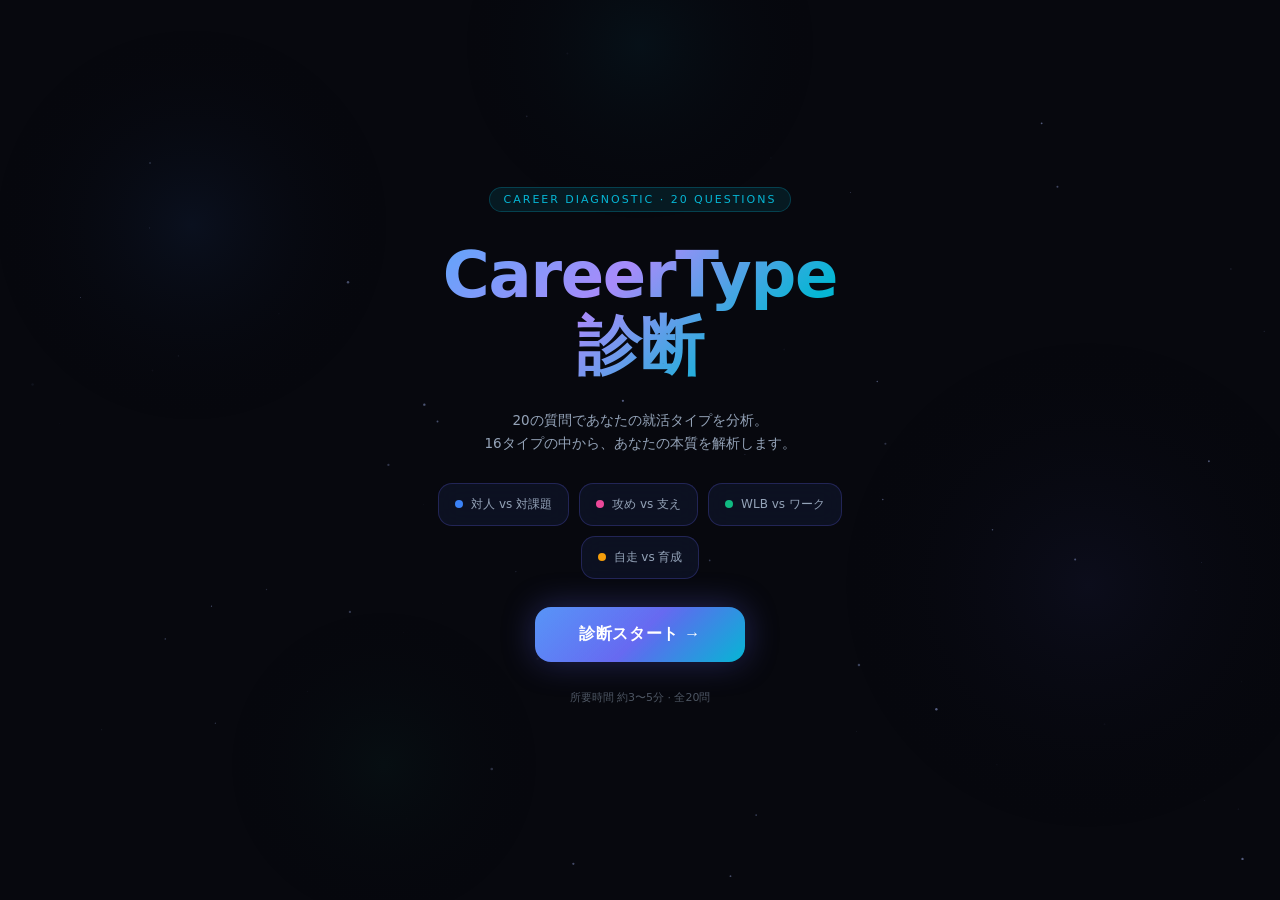
==== syukatsu/index.html @ 4ef3270a "Add CareerType syukatsu diagnostic app + fix index CTA button visibility - New syukatsu/index.html: " ====
<!DOCTYPE html>
<html lang="ja">
<head>
<meta charset="UTF-8">
<meta name="viewport" content="width=device-width,initial-scale=1">
<title>就活タイプ診断 | CareerType</title>
<style>
*{box-sizing:border-box;margin:0;padding:0}
:root{
  --bg:#07080e;
  --surface:rgba(255,255,255,0.04);
  --blue:#3b82f6;
  --blue2:#6366f1;
  --cyan:#06b6d4;
  --green:#10b981;
  --text:#e2e8f0;
  --sub:#94a3b8;
  --card:rgba(15,20,40,0.75);
  --border:rgba(99,102,241,0.25);
}
html,body{height:100%;font-family:'Segoe UI',system-ui,-apple-system,sans-serif;background:var(--bg);color:var(--text);overflow-x:hidden}
canvas#bgc{position:fixed;inset:0;z-index:0;pointer-events:none}

/* ── Screens ── */
.screen{position:fixed;inset:0;z-index:10;display:flex;flex-direction:column;align-items:center;justify-content:center;padding:20px;opacity:1;transition:opacity 0.4s,transform 0.4s;overflow-y:auto}
.screen.hidden{opacity:0;pointer-events:none;transform:translateY(24px)}

/* ── TOP SCREEN ── */
#screen-top{background:transparent}
.top-wrap{display:flex;flex-direction:column;align-items:center;gap:28px;max-width:480px;width:100%;padding:40px 24px 48px;animation:fadeUp 0.8s cubic-bezier(.16,1,.3,1) both}
.top-badge{font-size:11px;letter-spacing:.18em;text-transform:uppercase;color:var(--cyan);background:rgba(6,182,212,0.1);border:1px solid rgba(6,182,212,0.25);padding:5px 14px;border-radius:20px}
.top-logo{font-size:clamp(38px,9vw,64px);font-weight:800;letter-spacing:-.02em;line-height:1.1;text-align:center;background:linear-gradient(135deg,#60a5fa 0%,#a78bfa 40%,var(--cyan) 80%);-webkit-background-clip:text;-webkit-text-fill-color:transparent;background-clip:text;animation:logoGrad 6s ease-in-out infinite alternate}
@keyframes logoGrad{from{filter:hue-rotate(0deg)}to{filter:hue-rotate(30deg)}}
.top-sub{font-size:13.5px;color:var(--sub);text-align:center;line-height:1.7;max-width:320px}
.top-cards{display:flex;gap:10px;flex-wrap:wrap;justify-content:center}
.top-card{background:var(--card);border:1px solid var(--border);border-radius:14px;padding:12px 16px;font-size:12px;color:var(--sub);display:flex;align-items:center;gap:8px;backdrop-filter:blur(12px)}
.top-card .dot{width:8px;height:8px;border-radius:50%;flex-shrink:0}
.cta-btn{position:relative;padding:17px 44px;border-radius:16px;border:none;cursor:pointer;font-size:16px;font-weight:700;color:#fff;letter-spacing:.04em;background:linear-gradient(135deg,var(--blue) 0%,var(--blue2) 50%,var(--cyan) 100%);box-shadow:0 0 32px rgba(99,102,241,0.35),0 4px 20px rgba(0,0,0,0.5);transition:transform .2s,box-shadow .2s;overflow:hidden;animation:ctaPulse 2.8s ease-in-out infinite}
@keyframes ctaPulse{0%,100%{box-shadow:0 0 32px rgba(99,102,241,0.35),0 4px 20px rgba(0,0,0,0.5)}50%{box-shadow:0 0 50px rgba(99,102,241,0.6),0 4px 28px rgba(0,0,0,0.5)}}
.cta-btn:hover{transform:translateY(-2px) scale(1.02);box-shadow:0 0 50px rgba(99,102,241,0.6),0 8px 30px rgba(0,0,0,0.5)}
.cta-btn:active{transform:scale(.97)}
.cta-btn::after{content:'';position:absolute;inset:0;background:linear-gradient(135deg,rgba(255,255,255,0.15),transparent 60%)}
.top-note{font-size:11px;color:rgba(148,163,184,0.5);text-align:center}

@keyframes fadeUp{from{opacity:0;transform:translateY(32px)}to{opacity:1;transform:translateY(0)}}

/* ── QUIZ SCREEN ── */
#screen-quiz{padding:0}
.quiz-shell{width:100%;max-width:540px;height:100dvh;display:flex;flex-direction:column;margin:0 auto;padding:16px 16px 24px}

/* Progress */
.prog-wrap{padding:8px 0 0}
.prog-meta{display:flex;justify-content:space-between;align-items:center;margin-bottom:8px}
.prog-label{font-size:11px;color:var(--sub);letter-spacing:.06em}
.prog-num{font-size:13px;font-weight:700;color:var(--cyan)}
.prog-track{height:4px;background:rgba(255,255,255,0.08);border-radius:4px;overflow:hidden}
.prog-fill{height:100%;border-radius:4px;background:linear-gradient(90deg,var(--blue),var(--cyan));transition:width .5s cubic-bezier(.16,1,.3,1)}

/* Axis chip */
.axis-chip{display:inline-flex;align-items:center;gap:6px;background:rgba(99,102,241,0.12);border:1px solid rgba(99,102,241,0.3);border-radius:20px;padding:5px 14px;font-size:11px;color:#a5b4fc;margin:10px 0}
.axis-chip span{opacity:.6}

/* Card */
.q-card-area{flex:1;display:flex;align-items:center;justify-content:center;padding:8px 0}
.q-card{background:var(--card);border:1px solid var(--border);border-radius:24px;padding:32px 28px 28px;backdrop-filter:blur(24px);box-shadow:0 8px 48px rgba(0,0,0,0.6),0 0 0 1px rgba(99,102,241,0.08);width:100%;animation:cardIn .45s cubic-bezier(.16,1,.3,1) both}
@keyframes cardIn{from{opacity:0;transform:translateY(30px) scale(.95)}to{opacity:1;transform:translateY(0) scale(1)}}
.q-icon{font-size:28px;margin-bottom:16px}
.q-text{font-size:16px;line-height:1.7;font-weight:500;color:var(--text)}

/* Choice buttons */
.choices{display:flex;flex-direction:column;gap:10px;margin-top:20px}
.choice-btn{position:relative;border:none;border-radius:16px;padding:16px 20px;font-size:14px;line-height:1.5;font-weight:500;text-align:left;cursor:pointer;transition:transform .18s,box-shadow .18s,border-color .18s;overflow:hidden}
.choice-btn.side-a{background:linear-gradient(135deg,rgba(37,99,235,0.25),rgba(99,102,241,0.18));border:1.5px solid rgba(99,102,241,0.4);color:#bfdbfe}
.choice-btn.side-b{background:linear-gradient(135deg,rgba(6,182,212,0.15),rgba(20,184,166,0.12));border:1.5px solid rgba(6,182,212,0.3);color:#a5f3fc}
.choice-btn::before{content:'';position:absolute;top:0;left:0;right:0;height:1px;background:linear-gradient(90deg,transparent,rgba(255,255,255,0.12),transparent)}
.choice-btn:hover{transform:translateY(-2px) scale(1.01)}
.choice-btn:hover.side-a{box-shadow:0 4px 24px rgba(99,102,241,0.3);border-color:rgba(99,102,241,0.7)}
.choice-btn:hover.side-b{box-shadow:0 4px 24px rgba(6,182,212,0.25);border-color:rgba(6,182,212,0.6)}
.choice-btn:active{transform:scale(.97)}
.choice-btn.picked{animation:pickFlash .3s ease both}
@keyframes pickFlash{0%{transform:scale(1)}40%{transform:scale(1.04)}100%{transform:scale(1)}}
.choice-label{display:block;font-size:10px;font-weight:700;letter-spacing:.12em;opacity:.55;margin-bottom:4px;text-transform:uppercase}

/* Swipe hint */
.quiz-hint{text-align:center;font-size:11px;color:rgba(148,163,184,0.4);padding-top:8px}

/* ── RESULT SCREEN ── */
#screen-result{padding:0;overflow-y:auto;display:block}
.result-scroll{max-width:560px;margin:0 auto;padding:40px 20px 80px}

.result-header{text-align:center;margin-bottom:32px;animation:fadeUp .6s .1s both}
.result-eyebrow{font-size:11px;letter-spacing:.18em;text-transform:uppercase;color:var(--cyan);margin-bottom:12px}
.result-type-badge{display:inline-flex;align-items:center;gap:10px;padding:10px 22px;border-radius:20px;font-size:13px;font-weight:700;letter-spacing:.06em;margin-bottom:18px;border:1.5px solid}
.result-icon{font-size:52px;margin-bottom:8px;display:block}
.result-name{font-size:clamp(28px,7vw,42px);font-weight:800;letter-spacing:-.02em;margin-bottom:8px}
.result-tagline{font-size:14px;color:var(--sub);line-height:1.6;max-width:340px;margin:0 auto}

/* Axes bars */
.axes-grid{display:grid;grid-template-columns:1fr 1fr;gap:10px;margin-bottom:24px;animation:fadeUp .6s .2s both}
.axis-bar-card{background:var(--card);border:1px solid var(--border);border-radius:16px;padding:14px 16px;backdrop-filter:blur(12px)}
.axis-bar-label{font-size:10px;color:var(--sub);letter-spacing:.08em;margin-bottom:8px;display:flex;justify-content:space-between}
.axis-bar-track{height:6px;background:rgba(255,255,255,0.07);border-radius:6px;overflow:hidden}
.axis-bar-fill{height:100%;border-radius:6px;transition:width 1s cubic-bezier(.16,1,.3,1)}

/* Sections */
.r-section{background:var(--card);border:1px solid var(--border);border-radius:20px;padding:22px 20px;margin-bottom:16px;backdrop-filter:blur(12px)}
.r-section.anim1{animation:fadeUp .6s .25s both}
.r-section.anim2{animation:fadeUp .6s .35s both}
.r-section.anim3{animation:fadeUp .6s .45s both}
.r-section.anim4{animation:fadeUp .6s .55s both}
.r-section.anim5{animation:fadeUp .6s .65s both}
.r-section.anim6{animation:fadeUp .6s .75s both}
.r-section-title{font-size:11px;letter-spacing:.12em;text-transform:uppercase;color:var(--cyan);margin-bottom:14px;display:flex;align-items:center;gap:8px}
.r-section-title::before{content:'';display:block;width:3px;height:14px;border-radius:2px;background:var(--cyan);flex-shrink:0}
.r-body{font-size:14px;line-height:1.8;color:rgba(226,232,240,0.85)}
.kw-list{display:flex;flex-wrap:wrap;gap:8px;margin-top:4px}
.kw{padding:5px 12px;border-radius:20px;font-size:12px;font-weight:600;background:rgba(99,102,241,0.12);border:1px solid rgba(99,102,241,0.3);color:#a5b4fc}

/* Jobs */
.job-list{display:flex;flex-direction:column;gap:8px}
.job-item{display:flex;align-items:center;gap:10px;font-size:14px;color:rgba(226,232,240,0.85)}
.job-item::before{content:'';width:6px;height:6px;border-radius:50%;background:var(--cyan);flex-shrink:0}

/* Compat */
.compat-grid{display:grid;grid-template-columns:1fr 1fr;gap:10px}
.compat-card{border-radius:14px;padding:12px;text-align:center;font-size:12px}
.compat-card.good{background:rgba(16,185,129,0.1);border:1px solid rgba(16,185,129,0.3)}
.compat-card.bad{background:rgba(239,68,68,0.08);border:1px solid rgba(239,68,68,0.2)}
.compat-card .ct-icon{font-size:22px;display:block;margin-bottom:4px}
.compat-card .ct-name{font-weight:700;color:var(--text);margin-bottom:2px}
.compat-card .ct-label{font-size:10px;color:var(--sub)}
.compat-reason{font-size:12px;color:var(--sub);margin-top:12px;line-height:1.6}

/* Retry button */
.retry-btn{display:block;width:100%;margin-top:24px;padding:16px;border-radius:16px;border:1.5px solid rgba(99,102,241,0.4);background:transparent;color:#a5b4fc;font-size:15px;font-weight:700;cursor:pointer;transition:background .2s,border-color .2s}
.retry-btn:hover{background:rgba(99,102,241,0.12);border-color:rgba(99,102,241,0.7)}
.share-btn{display:block;width:100%;margin-top:10px;padding:16px;border-radius:16px;border:none;background:linear-gradient(135deg,var(--blue),var(--blue2));color:#fff;font-size:15px;font-weight:700;cursor:pointer;transition:opacity .2s}
.share-btn:hover{opacity:.85}

/* Axis axis chips colors */
.ax1{color:#60a5fa;border-color:rgba(96,165,250,0.4);background:rgba(96,165,250,0.08)}
.ax2{color:#f472b6;border-color:rgba(244,114,182,0.4);background:rgba(244,114,182,0.08)}
.ax3{color:#34d399;border-color:rgba(52,211,153,0.4);background:rgba(52,211,153,0.08)}
.ax4{color:#fbbf24;border-color:rgba(251,191,36,0.4);background:rgba(251,191,36,0.08)}

.axis-bar-fill.ax1{background:linear-gradient(90deg,#3b82f6,#60a5fa)}
.axis-bar-fill.ax2{background:linear-gradient(90deg,#ec4899,#f472b6)}
.axis-bar-fill.ax3{background:linear-gradient(90deg,#10b981,#34d399)}
.axis-bar-fill.ax4{background:linear-gradient(90deg,#d97706,#fbbf24)}
</style>
</head>
<body>
<canvas id="bgc"></canvas>

<!-- ══ SCREEN: TOP ══ -->
<div class="screen" id="screen-top">
  <div class="top-wrap">
    <span class="top-badge">Career Diagnostic · 20 Questions</span>
    <div class="top-logo">CareerType<br>診断</div>
    <p class="top-sub">20の質問であなたの就活タイプを分析。<br>16タイプの中から、あなたの本質を解析します。</p>
    <div class="top-cards">
      <div class="top-card"><span class="dot" style="background:#3b82f6"></span>対人 vs 対課題</div>
      <div class="top-card"><span class="dot" style="background:#ec4899"></span>攻め vs 支え</div>
      <div class="top-card"><span class="dot" style="background:#10b981"></span>WLB vs ワーク</div>
      <div class="top-card"><span class="dot" style="background:#f59e0b"></span>自走 vs 育成</div>
    </div>
    <button class="cta-btn" id="start-btn">診断スタート →</button>
    <p class="top-note">所要時間 約3〜5分 · 全20問</p>
  </div>
</div>

<!-- ══ SCREEN: QUIZ ══ -->
<div class="screen hidden" id="screen-quiz">
  <div class="quiz-shell">
    <div class="prog-wrap">
      <div class="prog-meta">
        <span class="prog-label">PROGRESS</span>
        <span class="prog-num" id="prog-num">1 / 20</span>
      </div>
      <div class="prog-track"><div class="prog-fill" id="prog-fill" style="width:0%"></div></div>
    </div>
    <div style="display:flex;justify-content:center">
      <span class="axis-chip" id="axis-chip"><span>軸</span><strong id="axis-label">対人・対課題</strong></span>
    </div>
    <div class="q-card-area">
      <div class="q-card" id="q-card">
        <div class="q-icon" id="q-icon">💼</div>
        <div class="q-text" id="q-text">質問テキスト</div>
        <div class="choices">
          <button class="choice-btn side-a" id="btn-a">
            <span class="choice-label">A</span>
            <span id="choice-a-text">A側テキスト</span>
          </button>
          <button class="choice-btn side-b" id="btn-b">
            <span class="choice-label">B</span>
            <span id="choice-b-text">B側テキスト</span>
          </button>
        </div>
      </div>
    </div>
    <div class="quiz-hint">どちらか近い方を選んでください</div>
  </div>
</div>

<!-- ══ SCREEN: RESULT ══ -->
<div class="screen hidden" id="screen-result">
  <div class="result-scroll">
    <div class="result-header">
      <div class="result-eyebrow">あなたの就活タイプ</div>
      <div class="result-type-badge" id="r-badge">A1</div>
      <span class="result-icon" id="r-icon">⚡</span>
      <div class="result-name" id="r-name">自由なエース</div>
      <div class="result-tagline" id="r-tagline">自分のペースで、誰よりも速く結果を出す</div>
    </div>

    <!-- Axis bars -->
    <div class="axes-grid" id="axes-grid"></div>

    <!-- Keywords -->
    <div class="r-section anim1">
      <div class="r-section-title">キーワード</div>
      <div class="kw-list" id="r-keywords"></div>
    </div>

    <!-- Personality -->
    <div class="r-section anim2">
      <div class="r-section-title">あなたの本質</div>
      <div class="r-body" id="r-personality"></div>
    </div>

    <!-- Strengths + Stress -->
    <div class="r-section anim3">
      <div class="r-section-title">強み</div>
      <div class="r-body" id="r-strengths"></div>
      <div class="r-section-title" style="margin-top:16px">苦手な環境</div>
      <div class="r-body" id="r-stress"></div>
    </div>

    <!-- Comm -->
    <div class="r-section anim3">
      <div class="r-section-title">コミュニケーションスタイル</div>
      <div class="r-body" id="r-comm"></div>
    </div>

    <!-- Jobs -->
    <div class="r-section anim4">
      <div class="r-section-title">向いている職種</div>
      <div class="job-list" id="r-jobs"></div>
    </div>

    <!-- Compatibility -->
    <div class="r-section anim5">
      <div class="r-section-title">相性タイプ</div>
      <div class="compat-grid" id="r-compat"></div>
      <div class="compat-reason" id="r-good-reason"></div>
    </div>

    <!-- Growth -->
    <div class="r-section anim6">
      <div class="r-section-title">成長のヒント</div>
      <div class="r-body" id="r-growth"></div>
    </div>

    <button class="share-btn" id="share-btn">結果をシェアする</button>
    <button class="retry-btn" id="retry-btn">もう一度診断する</button>
  </div>
</div>

<script src="./data.js"></script>
<script>
// ── Background canvas ──
(function(){
  const c=document.getElementById('bgc');
  const ctx=c.getContext('2d');
  let W,H,pts=[];
  const orbs=[
    {x:.15,y:.25,r:200,col:'rgba(59,130,246,0.07)'},
    {x:.85,y:.65,r:250,col:'rgba(99,102,241,0.06)'},
    {x:.5,y:.05,r:180,col:'rgba(6,182,212,0.05)'},
    {x:.3,y:.85,r:160,col:'rgba(16,185,129,0.04)'}
  ];
  function rs(){W=c.width=innerWidth;H=c.height=innerHeight;}
  function ip(){pts=[];for(let i=0;i<60;i++)pts.push({x:Math.random()*W,y:Math.random()*H,r:Math.random()*1.1+.2,a:Math.random()*Math.PI*2,sp:Math.random()*.003+.002,dr:(Math.random()-.5)*.1});}
  function dr(){
    ctx.clearRect(0,0,W,H);
    orbs.forEach(o=>{const g=ctx.createRadialGradient(o.x*W,o.y*H,0,o.x*W,o.y*H,o.r);g.addColorStop(0,o.col);g.addColorStop(1,'transparent');ctx.fillStyle=g;ctx.beginPath();ctx.arc(o.x*W,o.y*H,o.r,0,Math.PI*2);ctx.fill();});
    pts.forEach(p=>{p.a+=p.sp;p.x+=p.dr;if(p.x>W)p.x=0;if(p.x<0)p.x=W;const al=(Math.sin(p.a)+1)/2*.5+.05;ctx.beginPath();ctx.arc(p.x,p.y,p.r,0,Math.PI*2);ctx.fillStyle=`rgba(148,163,220,${al})`;ctx.fill();});
    requestAnimationFrame(dr);
  }
  rs();ip();dr();
  window.addEventListener('resize',()=>{rs();ip();});
})();

// ── App State ──
const AXIS_ICONS=['💼','🤝','⚔️','⏰','🚀'];
const AXIS_NAMES=['対人・対課題','対人・対課題','攻め・支え','WLB・ワーク重視','自走・育成'];
const AXIS_FULL={1:'対人 vs 対課題',2:'攻め vs 支え',3:'WLB vs ワーク重視',4:'自走 vs 育成'};
const AXIS_COLORS={1:'#60a5fa',2:'#f472b6',3:'#34d399',4:'#fbbf24'};
const AXIS_LEFT={1:'対人',2:'攻め',3:'WLB重視',4:'自走型'};
const AXIS_RIGHT={1:'対課題',2:'支え',3:'ワーク重視',4:'育成型'};

let cur=0;
const scores={1:0,2:0,3:0,4:0};

function showScreen(id){
  document.querySelectorAll('.screen').forEach(s=>s.classList.add('hidden'));
  document.getElementById('screen-'+id).classList.remove('hidden');
  if(id==='result')document.getElementById('screen-result').scrollTop=0;
}

// ── Quiz ──
const QICONS=['💼','🗣️','🧩','⚡','🔍','🎯','🚀','💡','🤝','🛡️','🌿','🌙','🏖️','🔥','✈️','📚','🧭','🗺️','🧠','🌱'];

function loadQ(){
  const q=QUESTIONS[cur];
  const card=document.getElementById('q-card');
  card.style.animation='none';
  requestAnimationFrame(()=>{card.style.animation='cardIn .45s cubic-bezier(.16,1,.3,1) both';});
  document.getElementById('q-icon').textContent=QICONS[cur];
  document.getElementById('q-text').textContent=`Q${cur+1}`;
  document.getElementById('choice-a-text').textContent=q.a;
  document.getElementById('choice-b-text').textContent=q.b;
  document.getElementById('prog-num').textContent=`${cur+1} / ${QUESTIONS.length}`;
  document.getElementById('prog-fill').style.width=`${(cur/QUESTIONS.length)*100}%`;
  const chip=document.getElementById('axis-chip');
  chip.className=`axis-chip ax${q.axis}`;
  document.getElementById('axis-label').textContent=AXIS_FULL[q.axis];
}

function pick(side){
  const btn=side==='a'?document.getElementById('btn-a'):document.getElementById('btn-b');
  btn.classList.add('picked');
  if(side==='a') scores[QUESTIONS[cur].axis]++;
  setTimeout(()=>{
    btn.classList.remove('picked');
    cur++;
    if(cur>=QUESTIONS.length){showResult();return;}
    loadQ();
  },280);
}

document.getElementById('btn-a').addEventListener('click',()=>pick('a'));
document.getElementById('btn-b').addEventListener('click',()=>pick('b'));
document.getElementById('start-btn').addEventListener('click',()=>{
  cur=0;scores[1]=0;scores[2]=0;scores[3]=0;scores[4]=0;
  showScreen('quiz');
  loadQ();
});
document.getElementById('retry-btn').addEventListener('click',()=>showScreen('top'));

// ── Scoring ──
function calcType(){
  // Each axis: 5 questions, A=1 point. ≥3 = left side
  const a1=scores[1],a2=scores[2],a3=scores[3],a4=scores[4];
  const letter=(a1>=3?'A':'C'+(a2>=3?'':'_'))
    .replace('_','');
  // letter logic
  let L,N;
  if(a1>=3&&a2>=3)L='A';
  else if(a1>=3&&a2<3)L='B';
  else if(a1<3&&a2>=3)L='C';
  else L='D';
  if(a3>=3&&a4>=3)N=1;
  else if(a3>=3&&a4<3)N=2;
  else if(a3<3&&a4>=3)N=3;
  else N=4;
  return{key:L+N,scores:{1:a1,2:a2,3:a3,4:a4}};
}

function showResult(){
  const{key,scores:sc}=calcType();
  const t=TYPES[key]||TYPES['A1'];

  // Header
  const badge=document.getElementById('r-badge');
  badge.textContent=key+' · '+t.name;
  badge.style.background=t.color+'18';
  badge.style.borderColor=t.color+'55';
  badge.style.color=t.color;
  document.getElementById('r-icon').textContent=t.icon;
  document.getElementById('r-name').textContent=t.name;
  document.getElementById('r-tagline').textContent=t.tagline;

  // Axis bars
  const axGrid=document.getElementById('axes-grid');
  axGrid.innerHTML='';
  [[1,'ax1'],[2,'ax2'],[3,'ax3'],[4,'ax4']].forEach(([ax,cls])=>{
    const pct=Math.round(sc[ax]/5*100);
    const lbl=AXIS_LEFT[ax];
    const rbl=AXIS_RIGHT[ax];
    axGrid.innerHTML+=`<div class="axis-bar-card">
      <div class="axis-bar-label"><span>${lbl}</span><span>${rbl}</span></div>
      <div class="axis-bar-track"><div class="axis-bar-fill ${cls}" style="width:0%" data-w="${pct}%"></div></div>
      <div style="font-size:10px;color:var(--sub);margin-top:6px">${lbl}: ${sc[ax]}/5</div>
    </div>`;
  });
  // animate bars
  setTimeout(()=>{
    axGrid.querySelectorAll('.axis-bar-fill').forEach(el=>{el.style.width=el.dataset.w;});
  },200);

  // Keywords
  const kwEl=document.getElementById('r-keywords');
  kwEl.innerHTML=t.keywords.map(k=>`<span class="kw">${k}</span>`).join('');

  // Text sections
  document.getElementById('r-personality').textContent=t.personality;
  document.getElementById('r-strengths').textContent=t.strengths;
  document.getElementById('r-stress').textContent=t.stress;
  document.getElementById('r-comm').textContent=t.comm;
  document.getElementById('r-growth').textContent=t.growth;

  // Jobs
  const jobEl=document.getElementById('r-jobs');
  jobEl.innerHTML=t.jobs.map(j=>`<div class="job-item">${j}</div>`).join('');

  // Compatibility
  const compEl=document.getElementById('r-compat');
  const goodTypes=t.good||[];
  const badTypes=t.bad||[];
  compEl.innerHTML='';
  goodTypes.slice(0,2).forEach(tk=>{
    const tt=TYPES[tk];
    if(!tt)return;
    compEl.innerHTML+=`<div class="compat-card good"><span class="ct-icon">${tt.icon}</span><div class="ct-name">${tt.name}</div><div class="ct-label">${tk} · 相性◎</div></div>`;
  });
  badTypes.slice(0,2).forEach(tk=>{
    const tt=TYPES[tk];
    if(!tt)return;
    compEl.innerHTML+=`<div class="compat-card bad"><span class="ct-icon">${tt.icon}</span><div class="ct-name">${tt.name}</div><div class="ct-label">${tk} · 要注意</div></div>`;
  });
  document.getElementById('r-good-reason').textContent=t.goodReason||'';

  showScreen('result');
}

// ── Share ──
document.getElementById('share-btn').addEventListener('click',()=>{
  const{key}=calcType();
  const t=TYPES[key];
  const txt=`【就活タイプ診断】\n私のタイプは「${t.name}」(${key})でした！\n${t.tagline}\n\n#就活タイプ診断 #CareerType`;
  if(navigator.share){navigator.share({text:txt});}
  else{navigator.clipboard.writeText(txt).then(()=>alert('クリップボードにコピーしました！'));}
});
</script>
</body>
</html>
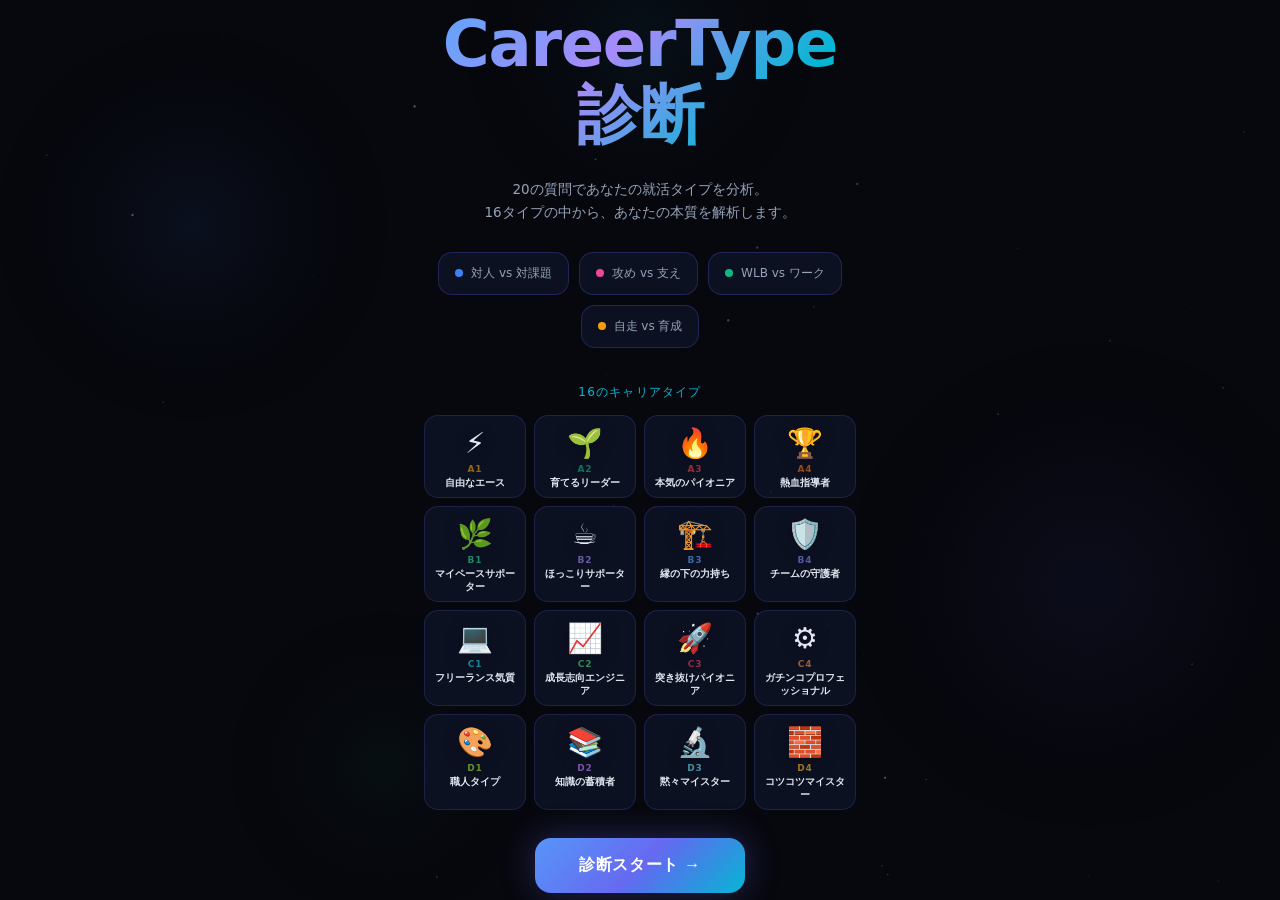
==== commit 6fb19b8f: "就活診断: トップ画面に16タイプ一覧とリザルト画面に写真ボックス追加 - トップ画面に16タイプのキャラカードグリッドを追加（ふわふわアニメーション付き） - 各タイプカードにアイコン・コード・名前" ====
--- a/syukatsu/index.html
+++ b/syukatsu/index.html
@@ -147,6 +147,32 @@
 .axis-bar-fill.ax2{background:linear-gradient(90deg,#ec4899,#f472b6)}
 .axis-bar-fill.ax3{background:linear-gradient(90deg,#10b981,#34d399)}
 .axis-bar-fill.ax4{background:linear-gradient(90deg,#d97706,#fbbf24)}
+
+/* ── 16タイプ一覧 ── */
+.types-showcase{width:100%;max-width:440px;margin:8px auto 0}
+.types-title{font-size:12px;letter-spacing:.1em;color:var(--cyan);text-align:center;margin-bottom:14px;text-transform:uppercase}
+.types-grid{display:grid;grid-template-columns:repeat(4,1fr);gap:8px}
+.type-card{position:relative;border-radius:14px;overflow:hidden;border:1px solid rgba(99,102,241,0.2);background:var(--card);cursor:pointer;transition:all 0.25s cubic-bezier(0.34,1.56,0.64,1);animation:floatUp 4s ease-in-out infinite}
+.type-card:nth-child(2n){animation-delay:0.5s}
+.type-card:nth-child(3n){animation-delay:1.1s}
+.type-card:nth-child(4n){animation-delay:1.6s}
+.type-card:nth-child(5n){animation-delay:0.8s}
+.type-card:nth-child(7n){animation-delay:1.3s}
+.type-card:nth-child(11n){animation-delay:2s}
+@keyframes floatUp{0%,100%{transform:translateY(0)}50%{transform:translateY(-6px)}}
+.type-card:hover{transform:translateY(-8px) scale(1.05) !important;border-color:rgba(99,102,241,0.5);box-shadow:0 12px 32px rgba(99,102,241,0.3)}
+.type-card-inner{display:flex;flex-direction:column;align-items:center;padding:10px 6px 8px}
+.type-card-icon{font-size:1.8rem;margin-bottom:4px;filter:drop-shadow(0 2px 8px rgba(0,0,0,0.3))}
+.type-card-code{font-size:9px;font-weight:700;letter-spacing:.1em;opacity:0.6;margin-bottom:2px}
+.type-card-name{font-size:10px;font-weight:600;color:var(--text);text-align:center;line-height:1.3}
+.type-card-glow{position:absolute;inset:0;opacity:0;transition:opacity 0.3s;pointer-events:none}
+.type-card:hover .type-card-glow{opacity:1}
+
+/* ── リザルト写真ボックス ── */
+.result-photo-box{width:140px;height:140px;margin:0 auto 16px;border-radius:20px;border:2px dashed rgba(99,102,241,0.4);background:var(--card);display:flex;align-items:center;justify-content:center;overflow:hidden;position:relative}
+.result-photo-box img{width:100%;height:100%;object-fit:cover}
+.result-photo-placeholder{display:flex;flex-direction:column;align-items:center;gap:6px;color:var(--sub);font-size:11px}
+.result-photo-placeholder span{font-size:32px;opacity:0.5}
 </style>
 </head>
 <body>
@@ -164,6 +190,13 @@
       <div class="top-card"><span class="dot" style="background:#10b981"></span>WLB vs ワーク</div>
       <div class="top-card"><span class="dot" style="background:#f59e0b"></span>自走 vs 育成</div>
     </div>
+
+    <!-- 16タイプ一覧 -->
+    <div class="types-showcase">
+      <div class="types-title">16のキャリアタイプ</div>
+      <div class="types-grid" id="types-grid"></div>
+    </div>
+
     <button class="cta-btn" id="start-btn">診断スタート →</button>
     <p class="top-note">所要時間 約3〜5分 · 全20問</p>
   </div>
@@ -208,6 +241,13 @@
     <div class="result-header">
       <div class="result-eyebrow">あなたの就活タイプ</div>
       <div class="result-type-badge" id="r-badge">A1</div>
+      <!-- 写真用ボックス -->
+      <div class="result-photo-box" id="r-photo">
+        <div class="result-photo-placeholder">
+          <span>📷</span>
+          <div>Photo</div>
+        </div>
+      </div>
       <span class="result-icon" id="r-icon">⚡</span>
       <div class="result-name" id="r-name">自由なエース</div>
       <div class="result-tagline" id="r-tagline">自分のペースで、誰よりも速く結果を出す</div>
@@ -268,6 +308,28 @@
 
 <script src="./data.js"></script>
 <script>
+// ── 16タイプグリッド生成 ──
+(function(){
+  const grid = document.getElementById('types-grid');
+  const typeKeys = ['A1','A2','A3','A4','B1','B2','B3','B4','C1','C2','C3','C4','D1','D2','D3','D4'];
+  typeKeys.forEach((key, i) => {
+    const t = TYPES[key];
+    if(!t) return;
+    const card = document.createElement('div');
+    card.className = 'type-card';
+    card.style.animationDelay = `${(i % 5) * 0.4}s`;
+    card.innerHTML = `
+      <div class="type-card-glow" style="background:radial-gradient(circle at 50% 50%,${t.color}25,transparent 70%)"></div>
+      <div class="type-card-inner">
+        <div class="type-card-icon">${t.icon}</div>
+        <div class="type-card-code" style="color:${t.color}">${key}</div>
+        <div class="type-card-name">${t.name}</div>
+      </div>
+    `;
+    grid.appendChild(card);
+  });
+})();
+
 // ── Background canvas ──
 (function(){
   const c=document.getElementById('bgc');
@@ -377,6 +439,19 @@
   badge.style.background=t.color+'18';
   badge.style.borderColor=t.color+'55';
   badge.style.color=t.color;
+
+  // Photo box
+  const photoBox=document.getElementById('r-photo');
+  if(t.image){
+    photoBox.innerHTML=`<img src="${t.image}" alt="${t.name}"/>`;
+    photoBox.style.borderStyle='solid';
+    photoBox.style.borderColor=t.color+'55';
+  }else{
+    photoBox.innerHTML=`<div class="result-photo-placeholder"><span>${t.icon}</span><div>Photo</div></div>`;
+    photoBox.style.borderStyle='dashed';
+    photoBox.style.borderColor='rgba(99,102,241,0.4)';
+  }
+
   document.getElementById('r-icon').textContent=t.icon;
   document.getElementById('r-name').textContent=t.name;
   document.getElementById('r-tagline').textContent=t.tagline;
